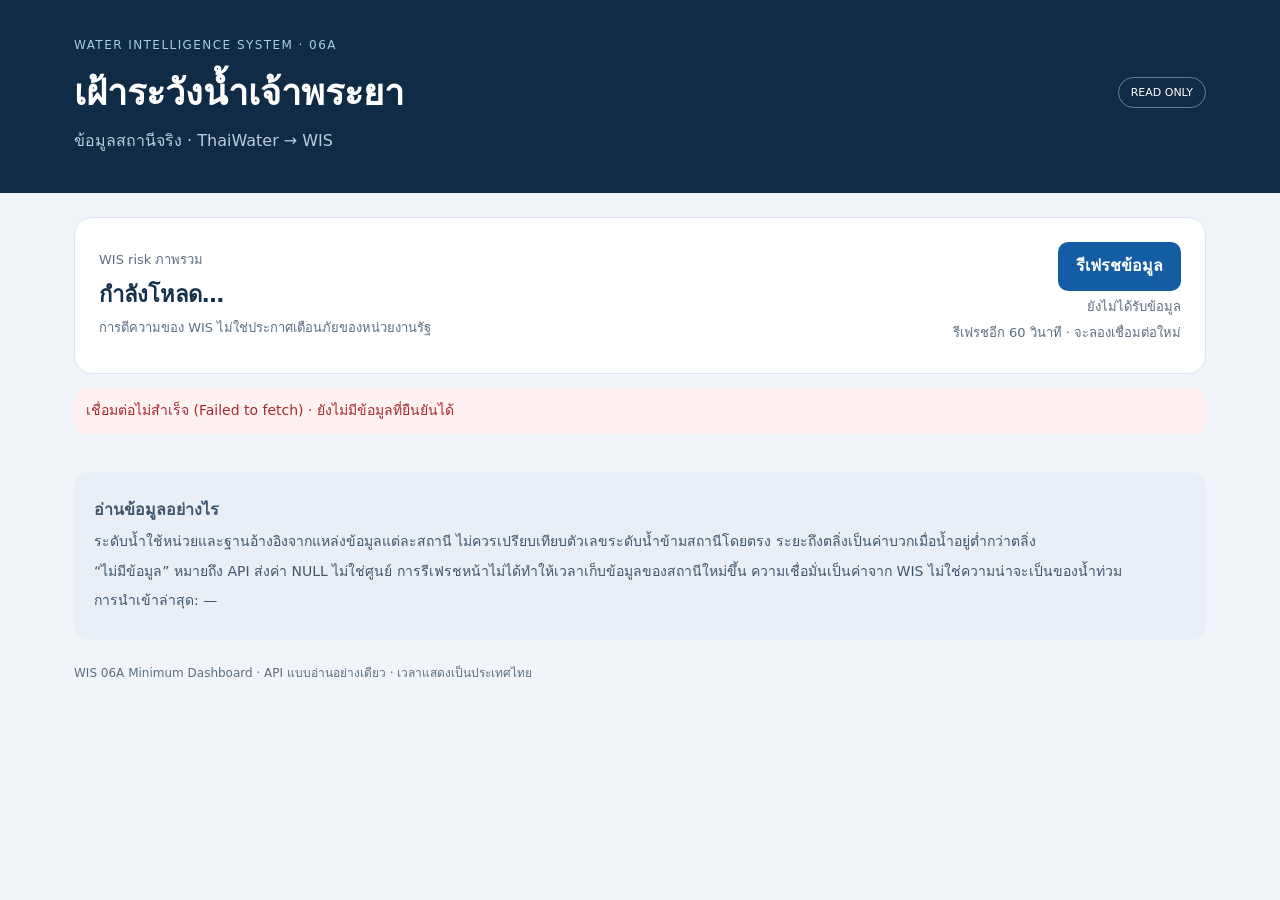
==== index.html @ bef354bc "Deploy WIS 06A minimum responsive dashboard" ====
<!doctype html>
<html lang="th">
<head>
  <meta charset="utf-8">
  <meta name="viewport" content="width=device-width,initial-scale=1,viewport-fit=cover">
  <meta name="theme-color" content="#102b46">
  <title>WIS · เจ้าพระยา</title>
  <link rel="stylesheet" href="styles.css">
  <script src="app.js" defer></script>
</head>
<body>
  <header><div class="wrap heading"><div><span class="eyebrow">WATER INTELLIGENCE SYSTEM · 06A</span><h1>เฝ้าระวังน้ำเจ้าพระยา</h1><p>ข้อมูลสถานีจริง · ThaiWater → WIS</p></div><span class="readonly">READ ONLY</span></div></header>
  <main class="wrap">
    <section class="summary" aria-label="สถานะระบบ"><div><span class="label">WIS risk ภาพรวม</span><h2 id="overall">กำลังโหลด…</h2><p>การตีความของ WIS ไม่ใช่ประกาศเตือนภัยของหน่วยงานรัฐ</p></div><div class="sync"><button id="refresh" type="button">รีเฟรชข้อมูล</button><p id="last-fetch">ยังไม่ได้รับข้อมูล</p><p id="countdown">อัปเดตทุก 60 วินาทีเมื่อเปิดหน้านี้</p></div></section>
    <p id="status" role="status" aria-live="polite">กำลังเชื่อมต่อ WIS…</p>
    <section id="stations" class="stations" aria-label="สถานี C2 C13 C12"></section>
    <section class="notes"><h2>อ่านข้อมูลอย่างไร</h2><p>ระดับน้ำใช้หน่วยและฐานอ้างอิงจากแหล่งข้อมูลแต่ละสถานี ไม่ควรเปรียบเทียบตัวเลขระดับน้ำข้ามสถานีโดยตรง ระยะถึงตลิ่งเป็นค่าบวกเมื่อน้ำอยู่ต่ำกว่าตลิ่ง</p><p>“ไม่มีข้อมูล” หมายถึง API ส่งค่า NULL ไม่ใช่ศูนย์ การรีเฟรชหน้าไม่ได้ทำให้เวลาเก็บข้อมูลของสถานีใหม่ขึ้น ความเชื่อมั่นเป็นค่าจาก WIS ไม่ใช่ความน่าจะเป็นของน้ำท่วม</p><p id="ingestion">การนำเข้าล่าสุด: —</p></section>
  </main><footer class="wrap">WIS 06A Minimum Dashboard · API แบบอ่านอย่างเดียว · เวลาแสดงเป็นประเทศไทย</footer>
</body>
</html>
---- styles.css ----
:root{color-scheme:light;--ink:#15314b;--muted:#5c6e80;--line:#dce5ed;--bg:#f1f5f9;--blue:#145ca4}*{box-sizing:border-box}body{margin:0;background:var(--bg);color:var(--ink);font-family:system-ui,-apple-system,BlinkMacSystemFont,"Segoe UI",sans-serif;font-size:16px;line-height:1.55}header{background:#102b46;color:white;padding:32px 0 40px}.wrap{max-width:1180px;margin:auto;padding:0 24px}.heading{display:flex;justify-content:space-between;gap:20px;align-items:center}.eyebrow{font-size:12px;letter-spacing:.12em;color:#a6cde9}h1{font-size:clamp(25px,4vw,36px);margin:8px 0}header p{color:#b8cddd;margin:0}.readonly{border:1px solid #688096;border-radius:20px;padding:6px 12px;font-size:11px;white-space:nowrap}.summary{margin-top:24px;background:white;border:1px solid var(--line);border-radius:18px;padding:24px;display:flex;justify-content:space-between;gap:24px;align-items:center}.label{font-size:13px;color:var(--muted)}h2{margin:6px 0;font-size:22px}.summary p,.sync p{font-size:13px;color:var(--muted);margin:6px 0}.sync{text-align:right}button{border:0;background:var(--blue);color:white;border-radius:10px;padding:12px 18px;font:inherit;font-weight:600;cursor:pointer;min-height:44px}button:disabled{opacity:.6;cursor:wait}button:focus-visible{outline:3px solid #ffad33;outline-offset:3px}#status{font-size:14px;color:var(--muted);min-height:24px}#status.error{color:#a52a30;background:#fff1f1;padding:12px;border-radius:10px}.stations{display:grid;grid-template-columns:repeat(3,minmax(0,1fr));gap:18px}.station{background:white;border:1px solid var(--line);border-radius:18px;overflow:hidden;min-width:0}.card-top{padding:20px;border-bottom:1px solid var(--line);display:flex;justify-content:space-between;align-items:flex-start;gap:10px}.code{font-size:29px;font-weight:750;line-height:1.2}.site-name{font-size:16px;font-weight:600;margin:6px 0}.province{font-size:13px;color:var(--muted)}.badge{font-size:12px;font-weight:700;border-radius:8px;padding:6px 9px;white-space:nowrap}.risk-NORMAL{color:#166747;background:#e6f5ed}.risk-WATCH{color:#8b6100;background:#fff5d6}.risk-WARNING{color:#ac4a09;background:#ffebda}.risk-CRITICAL,.risk-DANGER,.risk-EMERGENCY{color:#a61f2b;background:#ffe6e9}.risk-UNKNOWN{color:#526174;background:#e9edf2}.metrics{padding:20px}.level{font-size:38px;font-weight:750;letter-spacing:-.04em}.unit{font-size:15px;color:var(--muted);font-weight:400;letter-spacing:0}.metric-row{display:flex;justify-content:space-between;gap:12px;padding:12px 0;border-bottom:1px solid #edf1f5;font-size:14px}.metric-row span:first-child{color:var(--muted)}.metric-row strong{text-align:right;font-weight:650}.quality{background:#f8fafc;padding:16px 20px;font-size:13px}.quality p{margin:4px 0;overflow-wrap:anywhere}.quality strong{font-weight:650}.notes{margin:24px 0;background:#e8eff6;padding:20px;border-radius:14px;font-size:14px;color:#40566d}.notes h2{font-size:16px}.notes p{margin:8px 0}footer{font-size:12px;color:var(--muted);padding-bottom:24px!important}#overall{overflow-wrap:anywhere}@media(max-width:850px){.stations{grid-template-columns:1fr}.station{display:grid;grid-template-columns:1fr 1.4fr}.quality{grid-column:1/-1}.card-top{border-right:1px solid var(--line);border-bottom:0}.metrics{padding:16px 20px}.level{font-size:32px}}@media(max-width:560px){header{padding:24px 0}.wrap{padding:0 16px}.heading{align-items:flex-start}.readonly{display:none}.summary{padding:18px;display:block;margin-top:16px}.sync{text-align:left;margin-top:16px}.station{display:block}.card-top{border-right:0;border-bottom:1px solid var(--line)}.metrics{padding:18px}.level{font-size:40px}.quality{padding:16px 18px}.notes{padding:16px}.metric-row{font-size:15px}h1{font-size:27px}}@media(prefers-reduced-motion:reduce){*{scroll-behavior:auto}}
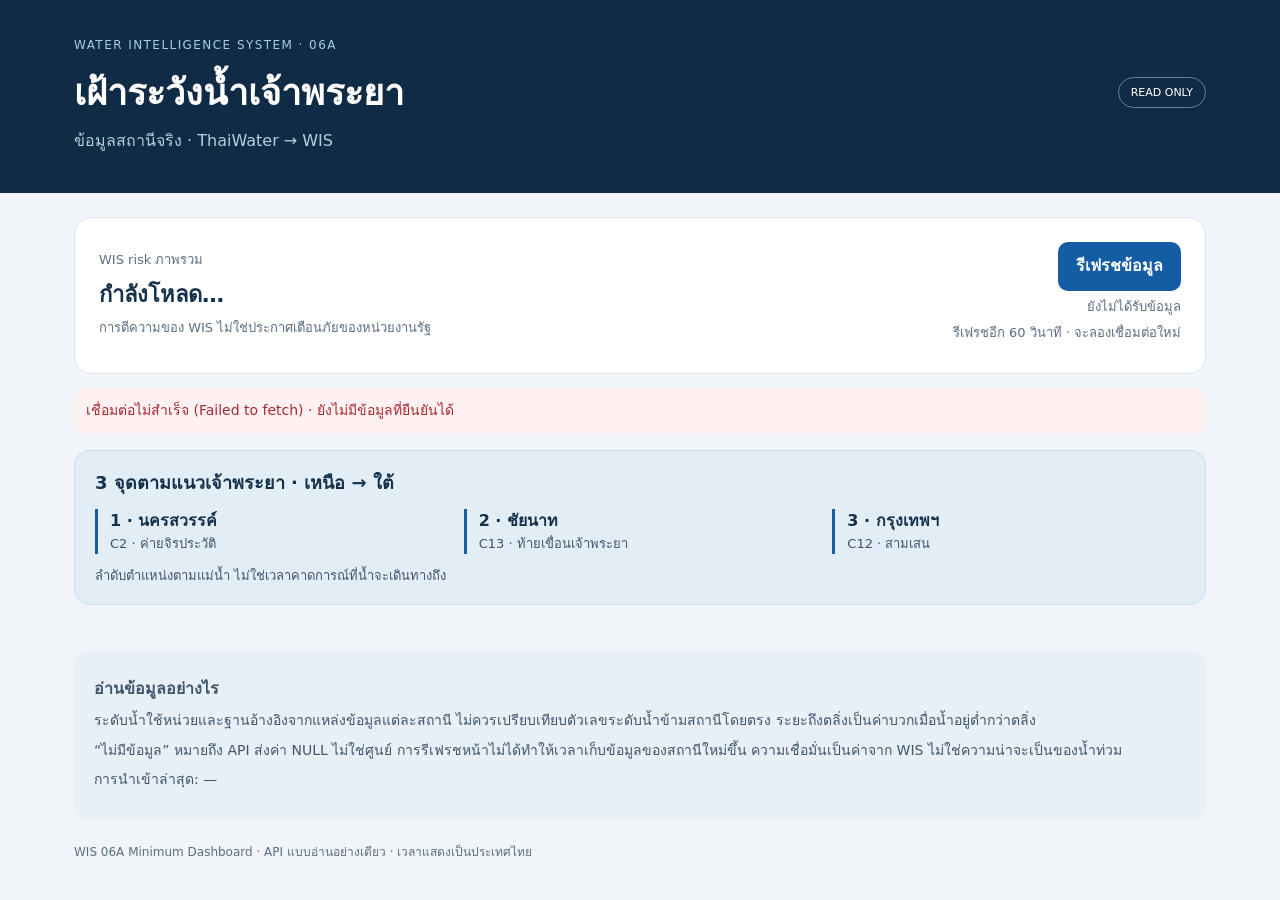
==== commit d1deda2b: "Clarify C2 C13 C12 locations and add coordinate map links" ====
--- a/index.html
+++ b/index.html
@@ -13,6 +13,7 @@
   <main class="wrap">
     <section class="summary" aria-label="สถานะระบบ"><div><span class="label">WIS risk ภาพรวม</span><h2 id="overall">กำลังโหลด…</h2><p>การตีความของ WIS ไม่ใช่ประกาศเตือนภัยของหน่วยงานรัฐ</p></div><div class="sync"><button id="refresh" type="button">รีเฟรชข้อมูล</button><p id="last-fetch">ยังไม่ได้รับข้อมูล</p><p id="countdown">อัปเดตทุก 60 วินาทีเมื่อเปิดหน้านี้</p></div></section>
     <p id="status" role="status" aria-live="polite">กำลังเชื่อมต่อ WIS…</p>
+    <nav class="river-order" aria-label="ลำดับสถานีจากเหนือไปใต้"><h2>3 จุดตามแนวเจ้าพระยา · เหนือ → ใต้</h2><ol><li><strong>1 · นครสวรรค์</strong><span>C2 · ค่ายจิรประวัติ</span></li><li><strong>2 · ชัยนาท</strong><span>C13 · ท้ายเขื่อนเจ้าพระยา</span></li><li><strong>3 · กรุงเทพฯ</strong><span>C12 · สามเสน</span></li></ol><p>ลำดับตำแหน่งตามแม่น้ำ ไม่ใช่เวลาคาดการณ์ที่น้ำจะเดินทางถึง</p></nav>
     <section id="stations" class="stations" aria-label="สถานี C2 C13 C12"></section>
     <section class="notes"><h2>อ่านข้อมูลอย่างไร</h2><p>ระดับน้ำใช้หน่วยและฐานอ้างอิงจากแหล่งข้อมูลแต่ละสถานี ไม่ควรเปรียบเทียบตัวเลขระดับน้ำข้ามสถานีโดยตรง ระยะถึงตลิ่งเป็นค่าบวกเมื่อน้ำอยู่ต่ำกว่าตลิ่ง</p><p>“ไม่มีข้อมูล” หมายถึง API ส่งค่า NULL ไม่ใช่ศูนย์ การรีเฟรชหน้าไม่ได้ทำให้เวลาเก็บข้อมูลของสถานีใหม่ขึ้น ความเชื่อมั่นเป็นค่าจาก WIS ไม่ใช่ความน่าจะเป็นของน้ำท่วม</p><p id="ingestion">การนำเข้าล่าสุด: —</p></section>
   </main><footer class="wrap">WIS 06A Minimum Dashboard · API แบบอ่านอย่างเดียว · เวลาแสดงเป็นประเทศไทย</footer>
--- a/styles.css
+++ b/styles.css
@@ -1 +1,2 @@
 :root{color-scheme:light;--ink:#15314b;--muted:#5c6e80;--line:#dce5ed;--bg:#f1f5f9;--blue:#145ca4}*{box-sizing:border-box}body{margin:0;background:var(--bg);color:var(--ink);font-family:system-ui,-apple-system,BlinkMacSystemFont,"Segoe UI",sans-serif;font-size:16px;line-height:1.55}header{background:#102b46;color:white;padding:32px 0 40px}.wrap{max-width:1180px;margin:auto;padding:0 24px}.heading{display:flex;justify-content:space-between;gap:20px;align-items:center}.eyebrow{font-size:12px;letter-spacing:.12em;color:#a6cde9}h1{font-size:clamp(25px,4vw,36px);margin:8px 0}header p{color:#b8cddd;margin:0}.readonly{border:1px solid #688096;border-radius:20px;padding:6px 12px;font-size:11px;white-space:nowrap}.summary{margin-top:24px;background:white;border:1px solid var(--line);border-radius:18px;padding:24px;display:flex;justify-content:space-between;gap:24px;align-items:center}.label{font-size:13px;color:var(--muted)}h2{margin:6px 0;font-size:22px}.summary p,.sync p{font-size:13px;color:var(--muted);margin:6px 0}.sync{text-align:right}button{border:0;background:var(--blue);color:white;border-radius:10px;padding:12px 18px;font:inherit;font-weight:600;cursor:pointer;min-height:44px}button:disabled{opacity:.6;cursor:wait}button:focus-visible{outline:3px solid #ffad33;outline-offset:3px}#status{font-size:14px;color:var(--muted);min-height:24px}#status.error{color:#a52a30;background:#fff1f1;padding:12px;border-radius:10px}.stations{display:grid;grid-template-columns:repeat(3,minmax(0,1fr));gap:18px}.station{background:white;border:1px solid var(--line);border-radius:18px;overflow:hidden;min-width:0}.card-top{padding:20px;border-bottom:1px solid var(--line);display:flex;justify-content:space-between;align-items:flex-start;gap:10px}.code{font-size:29px;font-weight:750;line-height:1.2}.site-name{font-size:16px;font-weight:600;margin:6px 0}.province{font-size:13px;color:var(--muted)}.badge{font-size:12px;font-weight:700;border-radius:8px;padding:6px 9px;white-space:nowrap}.risk-NORMAL{color:#166747;background:#e6f5ed}.risk-WATCH{color:#8b6100;background:#fff5d6}.risk-WARNING{color:#ac4a09;background:#ffebda}.risk-CRITICAL,.risk-DANGER,.risk-EMERGENCY{color:#a61f2b;background:#ffe6e9}.risk-UNKNOWN{color:#526174;background:#e9edf2}.metrics{padding:20px}.level{font-size:38px;font-weight:750;letter-spacing:-.04em}.unit{font-size:15px;color:var(--muted);font-weight:400;letter-spacing:0}.metric-row{display:flex;justify-content:space-between;gap:12px;padding:12px 0;border-bottom:1px solid #edf1f5;font-size:14px}.metric-row span:first-child{color:var(--muted)}.metric-row strong{text-align:right;font-weight:650}.quality{background:#f8fafc;padding:16px 20px;font-size:13px}.quality p{margin:4px 0;overflow-wrap:anywhere}.quality strong{font-weight:650}.notes{margin:24px 0;background:#e8eff6;padding:20px;border-radius:14px;font-size:14px;color:#40566d}.notes h2{font-size:16px}.notes p{margin:8px 0}footer{font-size:12px;color:var(--muted);padding-bottom:24px!important}#overall{overflow-wrap:anywhere}@media(max-width:850px){.stations{grid-template-columns:1fr}.station{display:grid;grid-template-columns:1fr 1.4fr}.quality{grid-column:1/-1}.card-top{border-right:1px solid var(--line);border-bottom:0}.metrics{padding:16px 20px}.level{font-size:32px}}@media(max-width:560px){header{padding:24px 0}.wrap{padding:0 16px}.heading{align-items:flex-start}.readonly{display:none}.summary{padding:18px;display:block;margin-top:16px}.sync{text-align:left;margin-top:16px}.station{display:block}.card-top{border-right:0;border-bottom:1px solid var(--line)}.metrics{padding:18px}.level{font-size:40px}.quality{padding:16px 18px}.notes{padding:16px}.metric-row{font-size:15px}h1{font-size:27px}}@media(prefers-reduced-motion:reduce){*{scroll-behavior:auto}}
+.river-order{background:#e2edf6;border:1px solid #ccdeed;border-radius:16px;padding:18px 20px;margin:16px 0 22px}.river-order h2{font-size:18px;margin:0 0 12px}.river-order ol{display:grid;grid-template-columns:repeat(3,minmax(0,1fr));gap:16px;list-style:none;margin:0;padding:0}.river-order li{border-left:3px solid #145ca4;padding-left:12px}.river-order strong,.river-order span{display:block}.river-order span,.river-order p{font-size:13px;color:#40566d}.river-order p{margin:12px 0 0}.code{font-size:14px;letter-spacing:.03em;color:#526a80}.province{font-size:25px;font-weight:750;color:#15314b;margin:5px 0}.site-name{font-size:17px}.location-context{font-size:13px;color:#5c6e80;margin:8px 0}.map-link{display:inline-flex;align-items:center;min-height:44px;color:#145ca4;font-size:14px;font-weight:600;text-underline-offset:4px}.map-link:focus-visible{outline:3px solid #ffad33;outline-offset:3px}.card-top{flex-wrap:wrap}.card-top>div{min-width:0}@media(max-width:560px){.river-order ol{grid-template-columns:1fr;gap:12px}.river-order{padding:16px}.province{font-size:27px}}
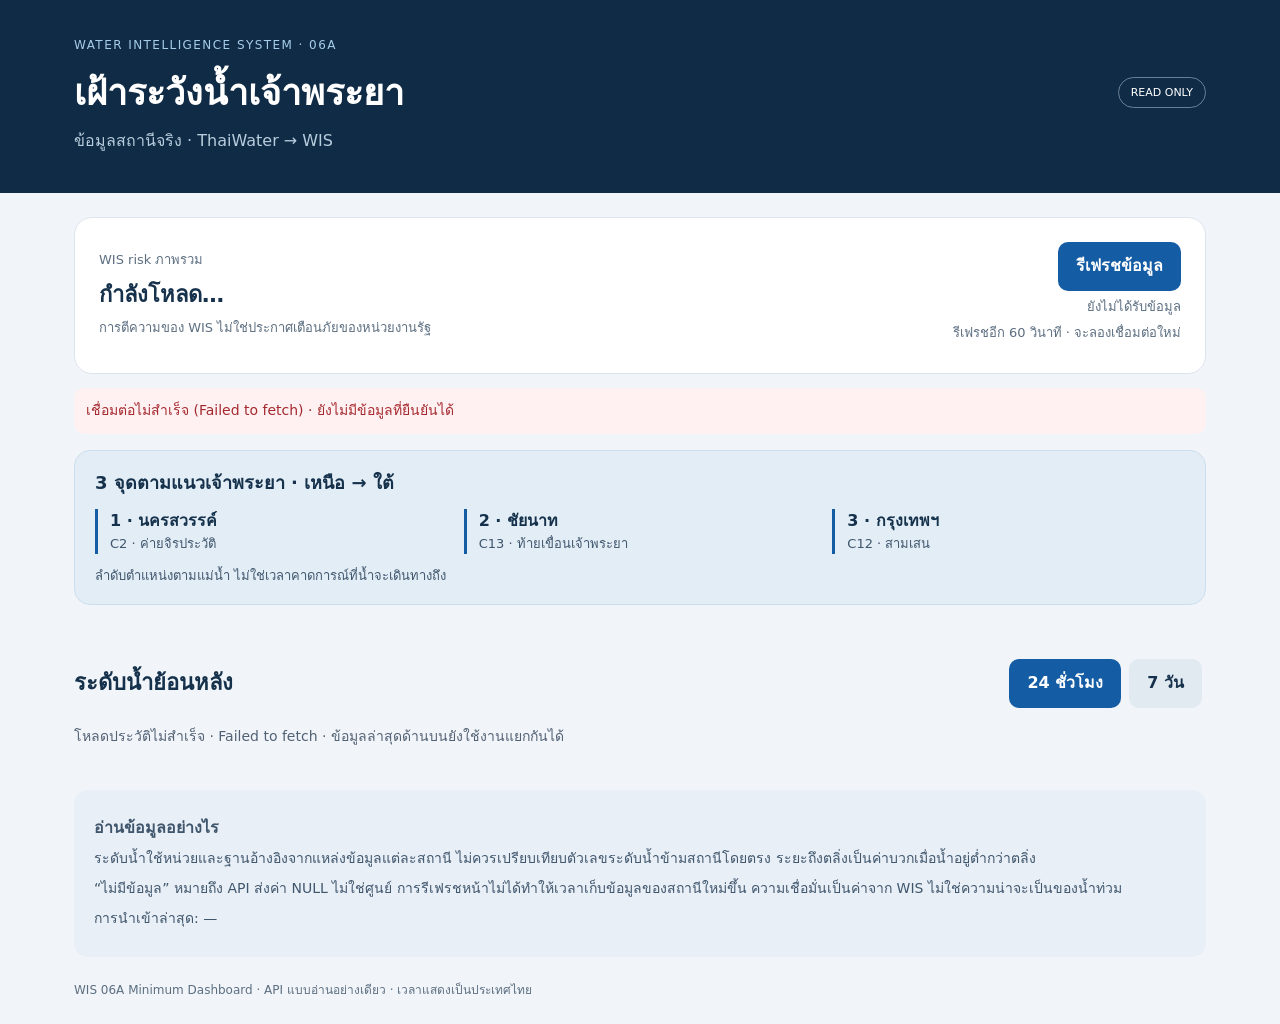
==== commit 7911db68: "Add real water-level history charts for 24h and 7d" ====
--- a/index.html
+++ b/index.html
@@ -7,6 +7,7 @@
   <title>WIS · เจ้าพระยา</title>
   <link rel="stylesheet" href="styles.css">
   <script src="app.js" defer></script>
+  <script src="history.js" defer></script>
 </head>
 <body>
   <header><div class="wrap heading"><div><span class="eyebrow">WATER INTELLIGENCE SYSTEM · 06A</span><h1>เฝ้าระวังน้ำเจ้าพระยา</h1><p>ข้อมูลสถานีจริง · ThaiWater → WIS</p></div><span class="readonly">READ ONLY</span></div></header>
@@ -15,6 +16,7 @@
     <p id="status" role="status" aria-live="polite">กำลังเชื่อมต่อ WIS…</p>
     <nav class="river-order" aria-label="ลำดับสถานีจากเหนือไปใต้"><h2>3 จุดตามแนวเจ้าพระยา · เหนือ → ใต้</h2><ol><li><strong>1 · นครสวรรค์</strong><span>C2 · ค่ายจิรประวัติ</span></li><li><strong>2 · ชัยนาท</strong><span>C13 · ท้ายเขื่อนเจ้าพระยา</span></li><li><strong>3 · กรุงเทพฯ</strong><span>C12 · สามเสน</span></li></ol><p>ลำดับตำแหน่งตามแม่น้ำ ไม่ใช่เวลาคาดการณ์ที่น้ำจะเดินทางถึง</p></nav>
     <section id="stations" class="stations" aria-label="สถานี C2 C13 C12"></section>
+    <section class="history-section" aria-label="ประวัติระดับน้ำ"><div class="history-heading"><h2>ระดับน้ำย้อนหลัง</h2><div role="group" aria-label="เลือกช่วงประวัติ"><button type="button" data-period="24h" aria-pressed="true">24 ชั่วโมง</button><button type="button" data-period="7d" aria-pressed="false">7 วัน</button></div></div><p id="history-status" role="status" aria-live="polite">กำลังโหลดประวัติ…</p><div id="history-charts" class="history-charts"></div></section>
     <section class="notes"><h2>อ่านข้อมูลอย่างไร</h2><p>ระดับน้ำใช้หน่วยและฐานอ้างอิงจากแหล่งข้อมูลแต่ละสถานี ไม่ควรเปรียบเทียบตัวเลขระดับน้ำข้ามสถานีโดยตรง ระยะถึงตลิ่งเป็นค่าบวกเมื่อน้ำอยู่ต่ำกว่าตลิ่ง</p><p>“ไม่มีข้อมูล” หมายถึง API ส่งค่า NULL ไม่ใช่ศูนย์ การรีเฟรชหน้าไม่ได้ทำให้เวลาเก็บข้อมูลของสถานีใหม่ขึ้น ความเชื่อมั่นเป็นค่าจาก WIS ไม่ใช่ความน่าจะเป็นของน้ำท่วม</p><p id="ingestion">การนำเข้าล่าสุด: —</p></section>
   </main><footer class="wrap">WIS 06A Minimum Dashboard · API แบบอ่านอย่างเดียว · เวลาแสดงเป็นประเทศไทย</footer>
 </body>
--- a/styles.css
+++ b/styles.css
@@ -1,2 +1,3 @@
 :root{color-scheme:light;--ink:#15314b;--muted:#5c6e80;--line:#dce5ed;--bg:#f1f5f9;--blue:#145ca4}*{box-sizing:border-box}body{margin:0;background:var(--bg);color:var(--ink);font-family:system-ui,-apple-system,BlinkMacSystemFont,"Segoe UI",sans-serif;font-size:16px;line-height:1.55}header{background:#102b46;color:white;padding:32px 0 40px}.wrap{max-width:1180px;margin:auto;padding:0 24px}.heading{display:flex;justify-content:space-between;gap:20px;align-items:center}.eyebrow{font-size:12px;letter-spacing:.12em;color:#a6cde9}h1{font-size:clamp(25px,4vw,36px);margin:8px 0}header p{color:#b8cddd;margin:0}.readonly{border:1px solid #688096;border-radius:20px;padding:6px 12px;font-size:11px;white-space:nowrap}.summary{margin-top:24px;background:white;border:1px solid var(--line);border-radius:18px;padding:24px;display:flex;justify-content:space-between;gap:24px;align-items:center}.label{font-size:13px;color:var(--muted)}h2{margin:6px 0;font-size:22px}.summary p,.sync p{font-size:13px;color:var(--muted);margin:6px 0}.sync{text-align:right}button{border:0;background:var(--blue);color:white;border-radius:10px;padding:12px 18px;font:inherit;font-weight:600;cursor:pointer;min-height:44px}button:disabled{opacity:.6;cursor:wait}button:focus-visible{outline:3px solid #ffad33;outline-offset:3px}#status{font-size:14px;color:var(--muted);min-height:24px}#status.error{color:#a52a30;background:#fff1f1;padding:12px;border-radius:10px}.stations{display:grid;grid-template-columns:repeat(3,minmax(0,1fr));gap:18px}.station{background:white;border:1px solid var(--line);border-radius:18px;overflow:hidden;min-width:0}.card-top{padding:20px;border-bottom:1px solid var(--line);display:flex;justify-content:space-between;align-items:flex-start;gap:10px}.code{font-size:29px;font-weight:750;line-height:1.2}.site-name{font-size:16px;font-weight:600;margin:6px 0}.province{font-size:13px;color:var(--muted)}.badge{font-size:12px;font-weight:700;border-radius:8px;padding:6px 9px;white-space:nowrap}.risk-NORMAL{color:#166747;background:#e6f5ed}.risk-WATCH{color:#8b6100;background:#fff5d6}.risk-WARNING{color:#ac4a09;background:#ffebda}.risk-CRITICAL,.risk-DANGER,.risk-EMERGENCY{color:#a61f2b;background:#ffe6e9}.risk-UNKNOWN{color:#526174;background:#e9edf2}.metrics{padding:20px}.level{font-size:38px;font-weight:750;letter-spacing:-.04em}.unit{font-size:15px;color:var(--muted);font-weight:400;letter-spacing:0}.metric-row{display:flex;justify-content:space-between;gap:12px;padding:12px 0;border-bottom:1px solid #edf1f5;font-size:14px}.metric-row span:first-child{color:var(--muted)}.metric-row strong{text-align:right;font-weight:650}.quality{background:#f8fafc;padding:16px 20px;font-size:13px}.quality p{margin:4px 0;overflow-wrap:anywhere}.quality strong{font-weight:650}.notes{margin:24px 0;background:#e8eff6;padding:20px;border-radius:14px;font-size:14px;color:#40566d}.notes h2{font-size:16px}.notes p{margin:8px 0}footer{font-size:12px;color:var(--muted);padding-bottom:24px!important}#overall{overflow-wrap:anywhere}@media(max-width:850px){.stations{grid-template-columns:1fr}.station{display:grid;grid-template-columns:1fr 1.4fr}.quality{grid-column:1/-1}.card-top{border-right:1px solid var(--line);border-bottom:0}.metrics{padding:16px 20px}.level{font-size:32px}}@media(max-width:560px){header{padding:24px 0}.wrap{padding:0 16px}.heading{align-items:flex-start}.readonly{display:none}.summary{padding:18px;display:block;margin-top:16px}.sync{text-align:left;margin-top:16px}.station{display:block}.card-top{border-right:0;border-bottom:1px solid var(--line)}.metrics{padding:18px}.level{font-size:40px}.quality{padding:16px 18px}.notes{padding:16px}.metric-row{font-size:15px}h1{font-size:27px}}@media(prefers-reduced-motion:reduce){*{scroll-behavior:auto}}
 .river-order{background:#e2edf6;border:1px solid #ccdeed;border-radius:16px;padding:18px 20px;margin:16px 0 22px}.river-order h2{font-size:18px;margin:0 0 12px}.river-order ol{display:grid;grid-template-columns:repeat(3,minmax(0,1fr));gap:16px;list-style:none;margin:0;padding:0}.river-order li{border-left:3px solid #145ca4;padding-left:12px}.river-order strong,.river-order span{display:block}.river-order span,.river-order p{font-size:13px;color:#40566d}.river-order p{margin:12px 0 0}.code{font-size:14px;letter-spacing:.03em;color:#526a80}.province{font-size:25px;font-weight:750;color:#15314b;margin:5px 0}.site-name{font-size:17px}.location-context{font-size:13px;color:#5c6e80;margin:8px 0}.map-link{display:inline-flex;align-items:center;min-height:44px;color:#145ca4;font-size:14px;font-weight:600;text-underline-offset:4px}.map-link:focus-visible{outline:3px solid #ffad33;outline-offset:3px}.card-top{flex-wrap:wrap}.card-top>div{min-width:0}@media(max-width:560px){.river-order ol{grid-template-columns:1fr;gap:12px}.river-order{padding:16px}.province{font-size:27px}}
+.history-section{margin:28px 0}.history-heading{display:flex;justify-content:space-between;align-items:center;gap:16px;flex-wrap:wrap}.history-heading button{margin:4px;background:#e1e9f1;color:#15314b}.history-heading button[aria-pressed=true]{background:#145ca4;color:white}#history-status{font-size:14px;color:#526174}.history-charts{display:grid;grid-template-columns:repeat(3,minmax(0,1fr));gap:18px}.history-card{background:white;border:1px solid #dce5ed;border-radius:16px;padding:18px;min-width:0}.history-card h3{font-size:17px;margin:0 0 10px}.history-card svg{width:100%;height:auto;display:block}.coverage{font-size:12px;color:#526174;overflow-wrap:anywhere}.partial-history{font-size:13px;background:#fff5d6;color:#795900;padding:8px;border-radius:8px}.history-card details{font-size:13px}.history-card summary{cursor:pointer;min-height:44px;padding:10px 0;color:#145ca4}.history-card table{width:100%;border-collapse:collapse;font-size:12px}.history-card td,.history-card th{padding:6px 3px;text-align:left;border-bottom:1px solid #dce5ed;overflow-wrap:anywhere}.history-card th{font-weight:600}@media(max-width:850px){.history-charts{grid-template-columns:1fr}} 
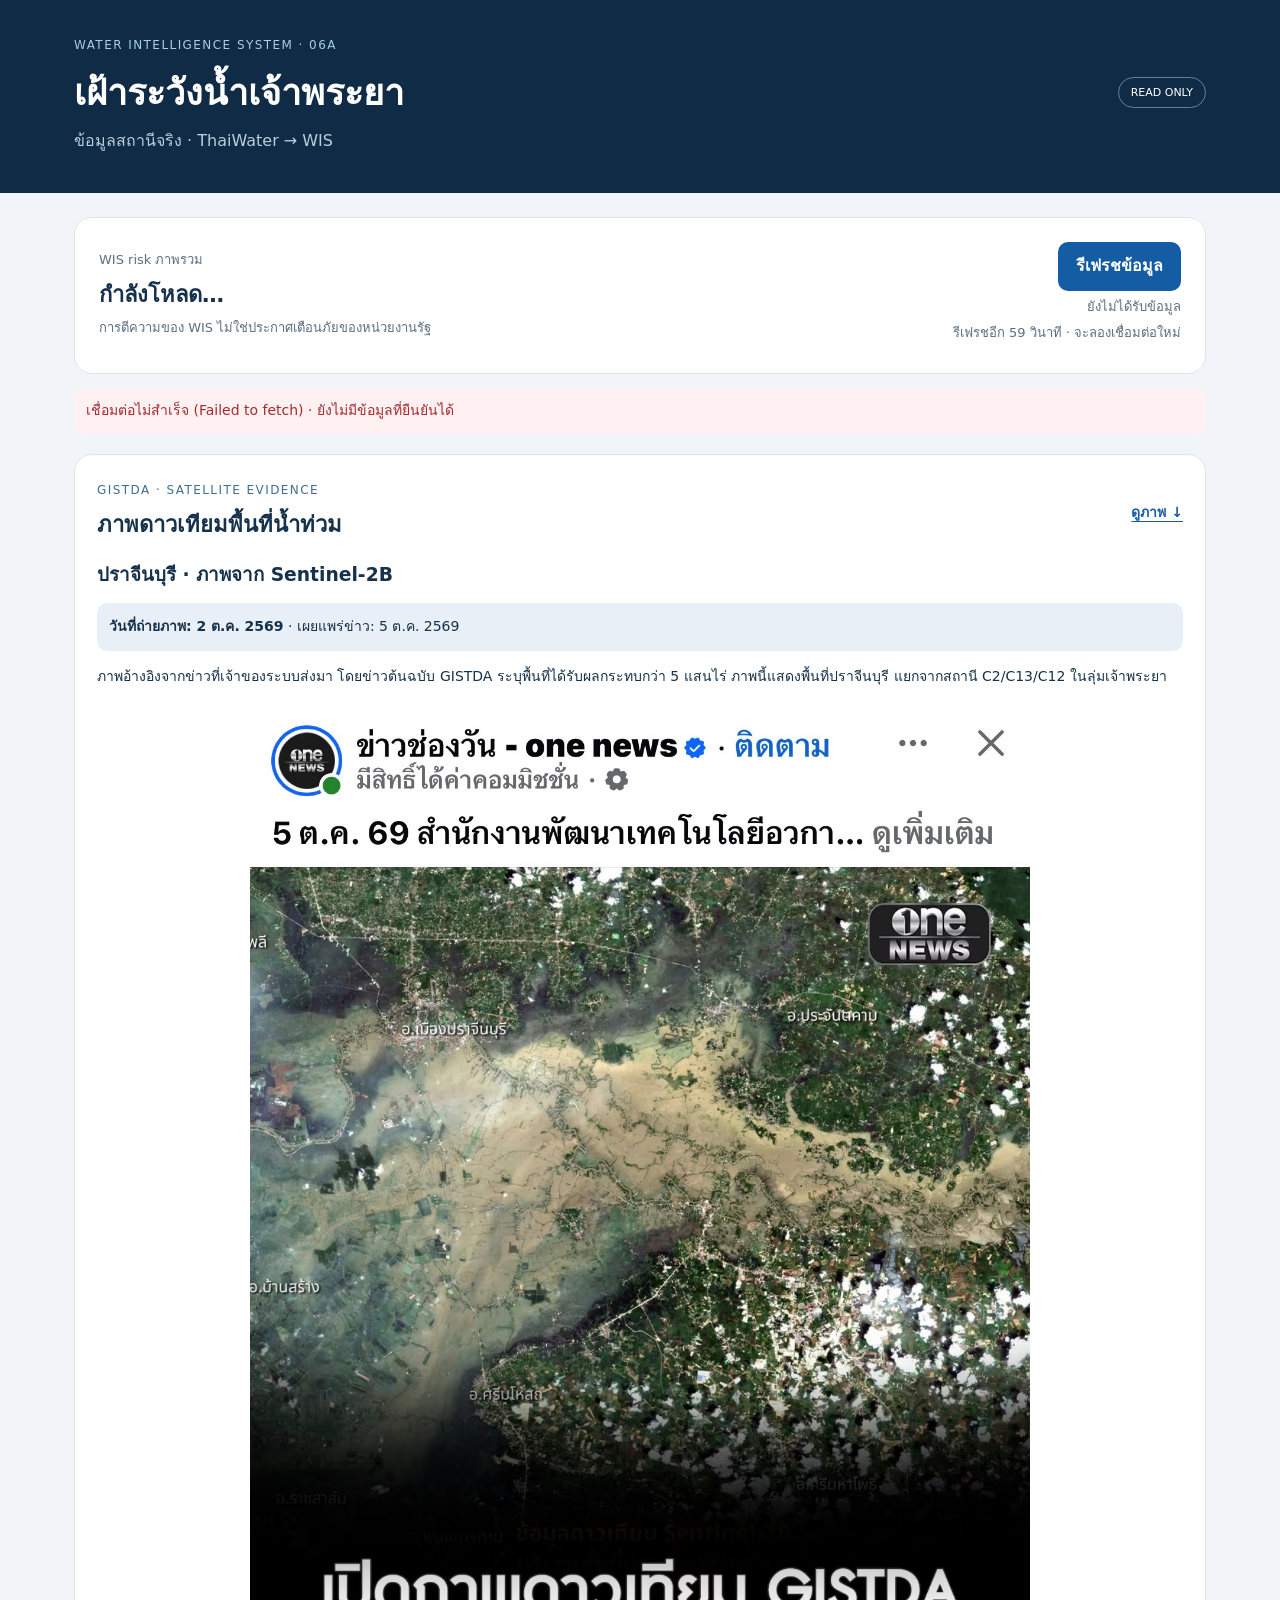
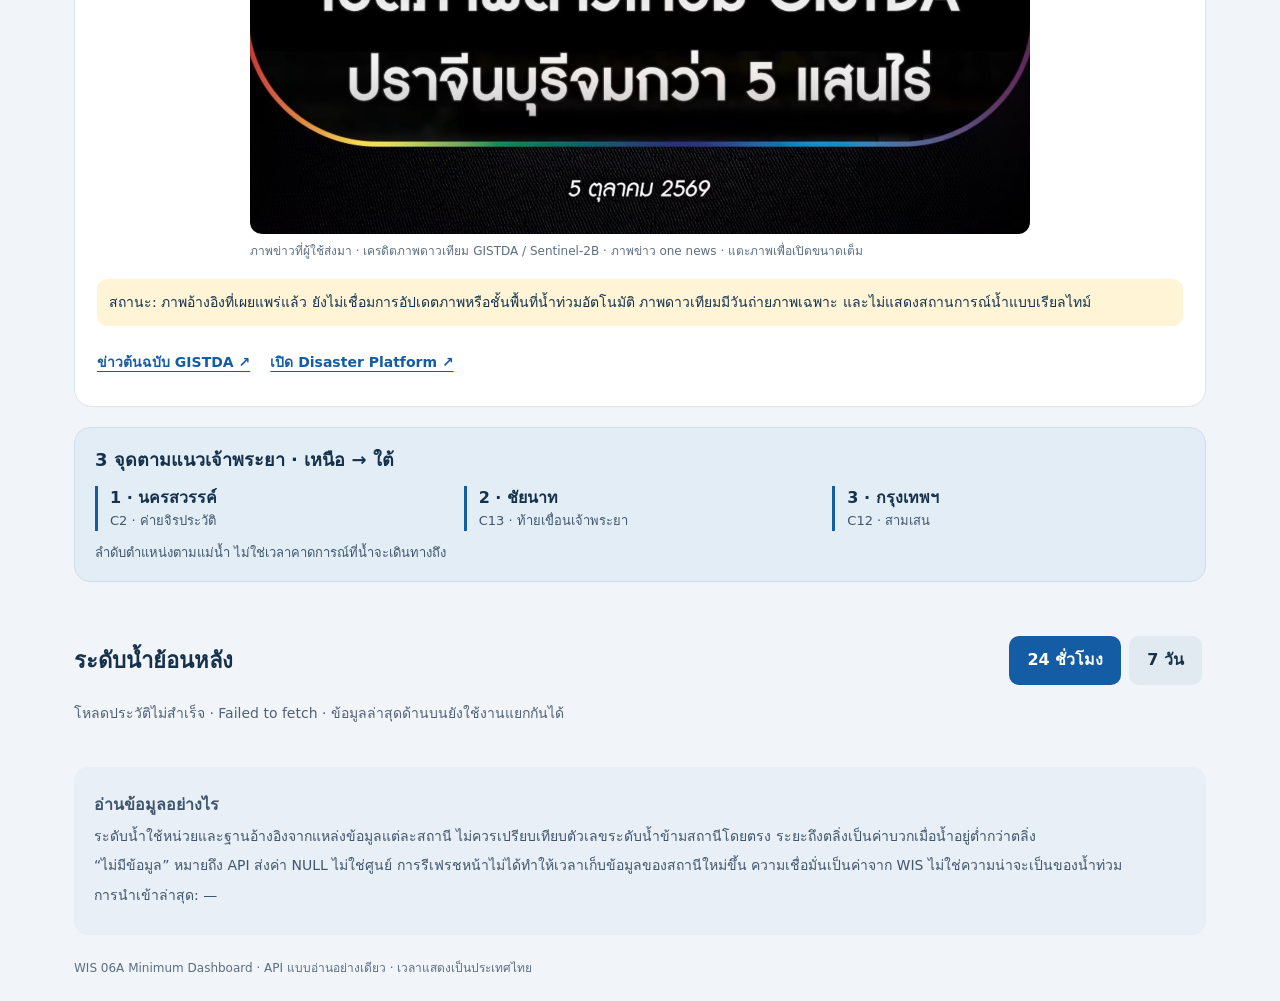
==== commit c2df64bb: "Add dated GISTDA satellite reference image" ====
--- a/index.html
+++ b/index.html
@@ -14,6 +14,15 @@
   <main class="wrap">
     <section class="summary" aria-label="สถานะระบบ"><div><span class="label">WIS risk ภาพรวม</span><h2 id="overall">กำลังโหลด…</h2><p>การตีความของ WIS ไม่ใช่ประกาศเตือนภัยของหน่วยงานรัฐ</p></div><div class="sync"><button id="refresh" type="button">รีเฟรชข้อมูล</button><p id="last-fetch">ยังไม่ได้รับข้อมูล</p><p id="countdown">อัปเดตทุก 60 วินาทีเมื่อเปิดหน้านี้</p></div></section>
     <p id="status" role="status" aria-live="polite">กำลังเชื่อมต่อ WIS…</p>
+    <section id="satellite" class="satellite-section" aria-label="ภาพดาวเทียม GISTDA">
+      <div class="satellite-heading"><div><span class="eyebrow">GISTDA · SATELLITE EVIDENCE</span><h2>ภาพดาวเทียมพื้นที่น้ำท่วม</h2></div><a href="#satellite-image" class="map-link">ดูภาพ ↓</a></div>
+      <h3>ปราจีนบุรี · ภาพจาก Sentinel-2B</h3>
+      <p class="satellite-date"><strong>วันที่ถ่ายภาพ: 2 ต.ค. 2569</strong> · เผยแพร่ข่าว: 5 ต.ค. 2569</p>
+      <p>ภาพอ้างอิงจากข่าวที่เจ้าของระบบส่งมา โดยข่าวต้นฉบับ GISTDA ระบุพื้นที่ได้รับผลกระทบกว่า 5 แสนไร่ ภาพนี้แสดงพื้นที่ปราจีนบุรี แยกจากสถานี C2/C13/C12 ในลุ่มเจ้าพระยา</p>
+      <figure id="satellite-image"><a href="gistda-prachinburi-reference.jpg" target="_blank" rel="noopener"><img src="gistda-prachinburi-reference.jpg" alt="ภาพข่าว one news แสดงภาพดาวเทียม GISTDA บริเวณปราจีนบุรี ภาพถ่ายวันที่ 2 ตุลาคม 2569 เผยแพร่ข่าววันที่ 5 ตุลาคม 2569" loading="lazy" width="1312" height="1896"></a><figcaption>ภาพข่าวที่ผู้ใช้ส่งมา · เครดิตภาพดาวเทียม GISTDA / Sentinel-2B · ภาพข่าว one news · แตะภาพเพื่อเปิดขนาดเต็ม</figcaption></figure>
+      <p class="satellite-note">สถานะ: ภาพอ้างอิงที่เผยแพร่แล้ว ยังไม่เชื่อมการอัปเดตภาพหรือชั้นพื้นที่น้ำท่วมอัตโนมัติ ภาพดาวเทียมมีวันถ่ายภาพเฉพาะ และไม่แสดงสถานการณ์น้ำแบบเรียลไทม์</p>
+      <div class="satellite-links"><a class="map-link" href="https://www.gistda.or.th/th/news/gistda-%E0%B9%80%E0%B8%9B%E0%B8%B4%E0%B8%94%E0%B8%A0%E0%B8%B2%E0%B8%9E%E0%B8%99%E0%B9%89%E0%B8%B3%E0%B8%97%E0%B9%88%E0%B8%A7%E0%B8%A1%E0%B8%9A%E0%B8%B2%E0%B8%87%E0%B8%AA%E0%B9%88%E0%B8%A7%E0%B8%99/" target="_blank" rel="noopener">ข่าวต้นฉบับ GISTDA ↗</a><a class="map-link" href="https://disaster.gistda.or.th/" target="_blank" rel="noopener">เปิด Disaster Platform ↗</a></div>
+    </section>
     <nav class="river-order" aria-label="ลำดับสถานีจากเหนือไปใต้"><h2>3 จุดตามแนวเจ้าพระยา · เหนือ → ใต้</h2><ol><li><strong>1 · นครสวรรค์</strong><span>C2 · ค่ายจิรประวัติ</span></li><li><strong>2 · ชัยนาท</strong><span>C13 · ท้ายเขื่อนเจ้าพระยา</span></li><li><strong>3 · กรุงเทพฯ</strong><span>C12 · สามเสน</span></li></ol><p>ลำดับตำแหน่งตามแม่น้ำ ไม่ใช่เวลาคาดการณ์ที่น้ำจะเดินทางถึง</p></nav>
     <section id="stations" class="stations" aria-label="สถานี C2 C13 C12"></section>
     <section class="history-section" aria-label="ประวัติระดับน้ำ"><div class="history-heading"><h2>ระดับน้ำย้อนหลัง</h2><div role="group" aria-label="เลือกช่วงประวัติ"><button type="button" data-period="24h" aria-pressed="true">24 ชั่วโมง</button><button type="button" data-period="7d" aria-pressed="false">7 วัน</button></div></div><p id="history-status" role="status" aria-live="polite">กำลังโหลดประวัติ…</p><div id="history-charts" class="history-charts"></div></section>
--- a/styles.css
+++ b/styles.css
@@ -1,3 +1,11 @@
 :root{color-scheme:light;--ink:#15314b;--muted:#5c6e80;--line:#dce5ed;--bg:#f1f5f9;--blue:#145ca4}*{box-sizing:border-box}body{margin:0;background:var(--bg);color:var(--ink);font-family:system-ui,-apple-system,BlinkMacSystemFont,"Segoe UI",sans-serif;font-size:16px;line-height:1.55}header{background:#102b46;color:white;padding:32px 0 40px}.wrap{max-width:1180px;margin:auto;padding:0 24px}.heading{display:flex;justify-content:space-between;gap:20px;align-items:center}.eyebrow{font-size:12px;letter-spacing:.12em;color:#a6cde9}h1{font-size:clamp(25px,4vw,36px);margin:8px 0}header p{color:#b8cddd;margin:0}.readonly{border:1px solid #688096;border-radius:20px;padding:6px 12px;font-size:11px;white-space:nowrap}.summary{margin-top:24px;background:white;border:1px solid var(--line);border-radius:18px;padding:24px;display:flex;justify-content:space-between;gap:24px;align-items:center}.label{font-size:13px;color:var(--muted)}h2{margin:6px 0;font-size:22px}.summary p,.sync p{font-size:13px;color:var(--muted);margin:6px 0}.sync{text-align:right}button{border:0;background:var(--blue);color:white;border-radius:10px;padding:12px 18px;font:inherit;font-weight:600;cursor:pointer;min-height:44px}button:disabled{opacity:.6;cursor:wait}button:focus-visible{outline:3px solid #ffad33;outline-offset:3px}#status{font-size:14px;color:var(--muted);min-height:24px}#status.error{color:#a52a30;background:#fff1f1;padding:12px;border-radius:10px}.stations{display:grid;grid-template-columns:repeat(3,minmax(0,1fr));gap:18px}.station{background:white;border:1px solid var(--line);border-radius:18px;overflow:hidden;min-width:0}.card-top{padding:20px;border-bottom:1px solid var(--line);display:flex;justify-content:space-between;align-items:flex-start;gap:10px}.code{font-size:29px;font-weight:750;line-height:1.2}.site-name{font-size:16px;font-weight:600;margin:6px 0}.province{font-size:13px;color:var(--muted)}.badge{font-size:12px;font-weight:700;border-radius:8px;padding:6px 9px;white-space:nowrap}.risk-NORMAL{color:#166747;background:#e6f5ed}.risk-WATCH{color:#8b6100;background:#fff5d6}.risk-WARNING{color:#ac4a09;background:#ffebda}.risk-CRITICAL,.risk-DANGER,.risk-EMERGENCY{color:#a61f2b;background:#ffe6e9}.risk-UNKNOWN{color:#526174;background:#e9edf2}.metrics{padding:20px}.level{font-size:38px;font-weight:750;letter-spacing:-.04em}.unit{font-size:15px;color:var(--muted);font-weight:400;letter-spacing:0}.metric-row{display:flex;justify-content:space-between;gap:12px;padding:12px 0;border-bottom:1px solid #edf1f5;font-size:14px}.metric-row span:first-child{color:var(--muted)}.metric-row strong{text-align:right;font-weight:650}.quality{background:#f8fafc;padding:16px 20px;font-size:13px}.quality p{margin:4px 0;overflow-wrap:anywhere}.quality strong{font-weight:650}.notes{margin:24px 0;background:#e8eff6;padding:20px;border-radius:14px;font-size:14px;color:#40566d}.notes h2{font-size:16px}.notes p{margin:8px 0}footer{font-size:12px;color:var(--muted);padding-bottom:24px!important}#overall{overflow-wrap:anywhere}@media(max-width:850px){.stations{grid-template-columns:1fr}.station{display:grid;grid-template-columns:1fr 1.4fr}.quality{grid-column:1/-1}.card-top{border-right:1px solid var(--line);border-bottom:0}.metrics{padding:16px 20px}.level{font-size:32px}}@media(max-width:560px){header{padding:24px 0}.wrap{padding:0 16px}.heading{align-items:flex-start}.readonly{display:none}.summary{padding:18px;display:block;margin-top:16px}.sync{text-align:left;margin-top:16px}.station{display:block}.card-top{border-right:0;border-bottom:1px solid var(--line)}.metrics{padding:18px}.level{font-size:40px}.quality{padding:16px 18px}.notes{padding:16px}.metric-row{font-size:15px}h1{font-size:27px}}@media(prefers-reduced-motion:reduce){*{scroll-behavior:auto}}
 .river-order{background:#e2edf6;border:1px solid #ccdeed;border-radius:16px;padding:18px 20px;margin:16px 0 22px}.river-order h2{font-size:18px;margin:0 0 12px}.river-order ol{display:grid;grid-template-columns:repeat(3,minmax(0,1fr));gap:16px;list-style:none;margin:0;padding:0}.river-order li{border-left:3px solid #145ca4;padding-left:12px}.river-order strong,.river-order span{display:block}.river-order span,.river-order p{font-size:13px;color:#40566d}.river-order p{margin:12px 0 0}.code{font-size:14px;letter-spacing:.03em;color:#526a80}.province{font-size:25px;font-weight:750;color:#15314b;margin:5px 0}.site-name{font-size:17px}.location-context{font-size:13px;color:#5c6e80;margin:8px 0}.map-link{display:inline-flex;align-items:center;min-height:44px;color:#145ca4;font-size:14px;font-weight:600;text-underline-offset:4px}.map-link:focus-visible{outline:3px solid #ffad33;outline-offset:3px}.card-top{flex-wrap:wrap}.card-top>div{min-width:0}@media(max-width:560px){.river-order ol{grid-template-columns:1fr;gap:12px}.river-order{padding:16px}.province{font-size:27px}}
 .history-section{margin:28px 0}.history-heading{display:flex;justify-content:space-between;align-items:center;gap:16px;flex-wrap:wrap}.history-heading button{margin:4px;background:#e1e9f1;color:#15314b}.history-heading button[aria-pressed=true]{background:#145ca4;color:white}#history-status{font-size:14px;color:#526174}.history-charts{display:grid;grid-template-columns:repeat(3,minmax(0,1fr));gap:18px}.history-card{background:white;border:1px solid #dce5ed;border-radius:16px;padding:18px;min-width:0}.history-card h3{font-size:17px;margin:0 0 10px}.history-card svg{width:100%;height:auto;display:block}.coverage{font-size:12px;color:#526174;overflow-wrap:anywhere}.partial-history{font-size:13px;background:#fff5d6;color:#795900;padding:8px;border-radius:8px}.history-card details{font-size:13px}.history-card summary{cursor:pointer;min-height:44px;padding:10px 0;color:#145ca4}.history-card table{width:100%;border-collapse:collapse;font-size:12px}.history-card td,.history-card th{padding:6px 3px;text-align:left;border-bottom:1px solid #dce5ed;overflow-wrap:anywhere}.history-card th{font-weight:600}@media(max-width:850px){.history-charts{grid-template-columns:1fr}} 
+
+.risk-reason{margin:16px 0;padding:14px;border:1px solid #d8e3ed;border-radius:12px;background:#f5f8fc;font-size:.9rem;line-height:1.6}.risk-reason p{margin:8px 0;overflow-wrap:anywhere}.risk-reason summary{cursor:pointer;font-weight:600;color:#245278}.risk-reason details{margin-top:10px}.risk-reason details p{font-size:.85rem}
+
+.freshness{margin:0 20px 16px;padding:12px;border-radius:10px;border-left:4px solid #607387;background:#edf2f7;font-size:.86rem;line-height:1.6;overflow-wrap:anywhere}.freshness p{margin:4px 0}.freshness small{display:block;margin-top:8px;font-size:.75rem}.fresh-LIVE{border-color:#168164;background:#edf9f2}.fresh-DELAYED{border-color:#bd8700;background:#fff8df}.fresh-STALE{border-color:#c64e31;background:#fff0e9}
+
+@media(max-width:850px){.station{display:block}.card-top{border-right:0;border-bottom:1px solid var(--line)}}
+
+.satellite-section{margin:20px 0;padding:22px;background:white;border:1px solid var(--line);border-radius:18px}.satellite-heading{display:flex;justify-content:space-between;gap:12px;flex-wrap:wrap;align-items:center}.satellite-section .eyebrow{color:#406e91}.satellite-section h3{margin:12px 0 6px}.satellite-section p{font-size:14px;line-height:1.7}.satellite-date{background:#e8eff6;padding:12px;border-radius:10px}.satellite-section figure{margin:18px auto;max-width:780px}.satellite-section img{display:block;width:100%;height:auto;border-radius:12px}.satellite-section figcaption{font-size:12px;color:var(--muted);margin-top:8px}.satellite-note{padding:12px;background:#fff5d6;border-radius:10px}.satellite-links{display:flex;flex-wrap:wrap;gap:20px}@media(max-width:560px){.satellite-section{padding:16px}}
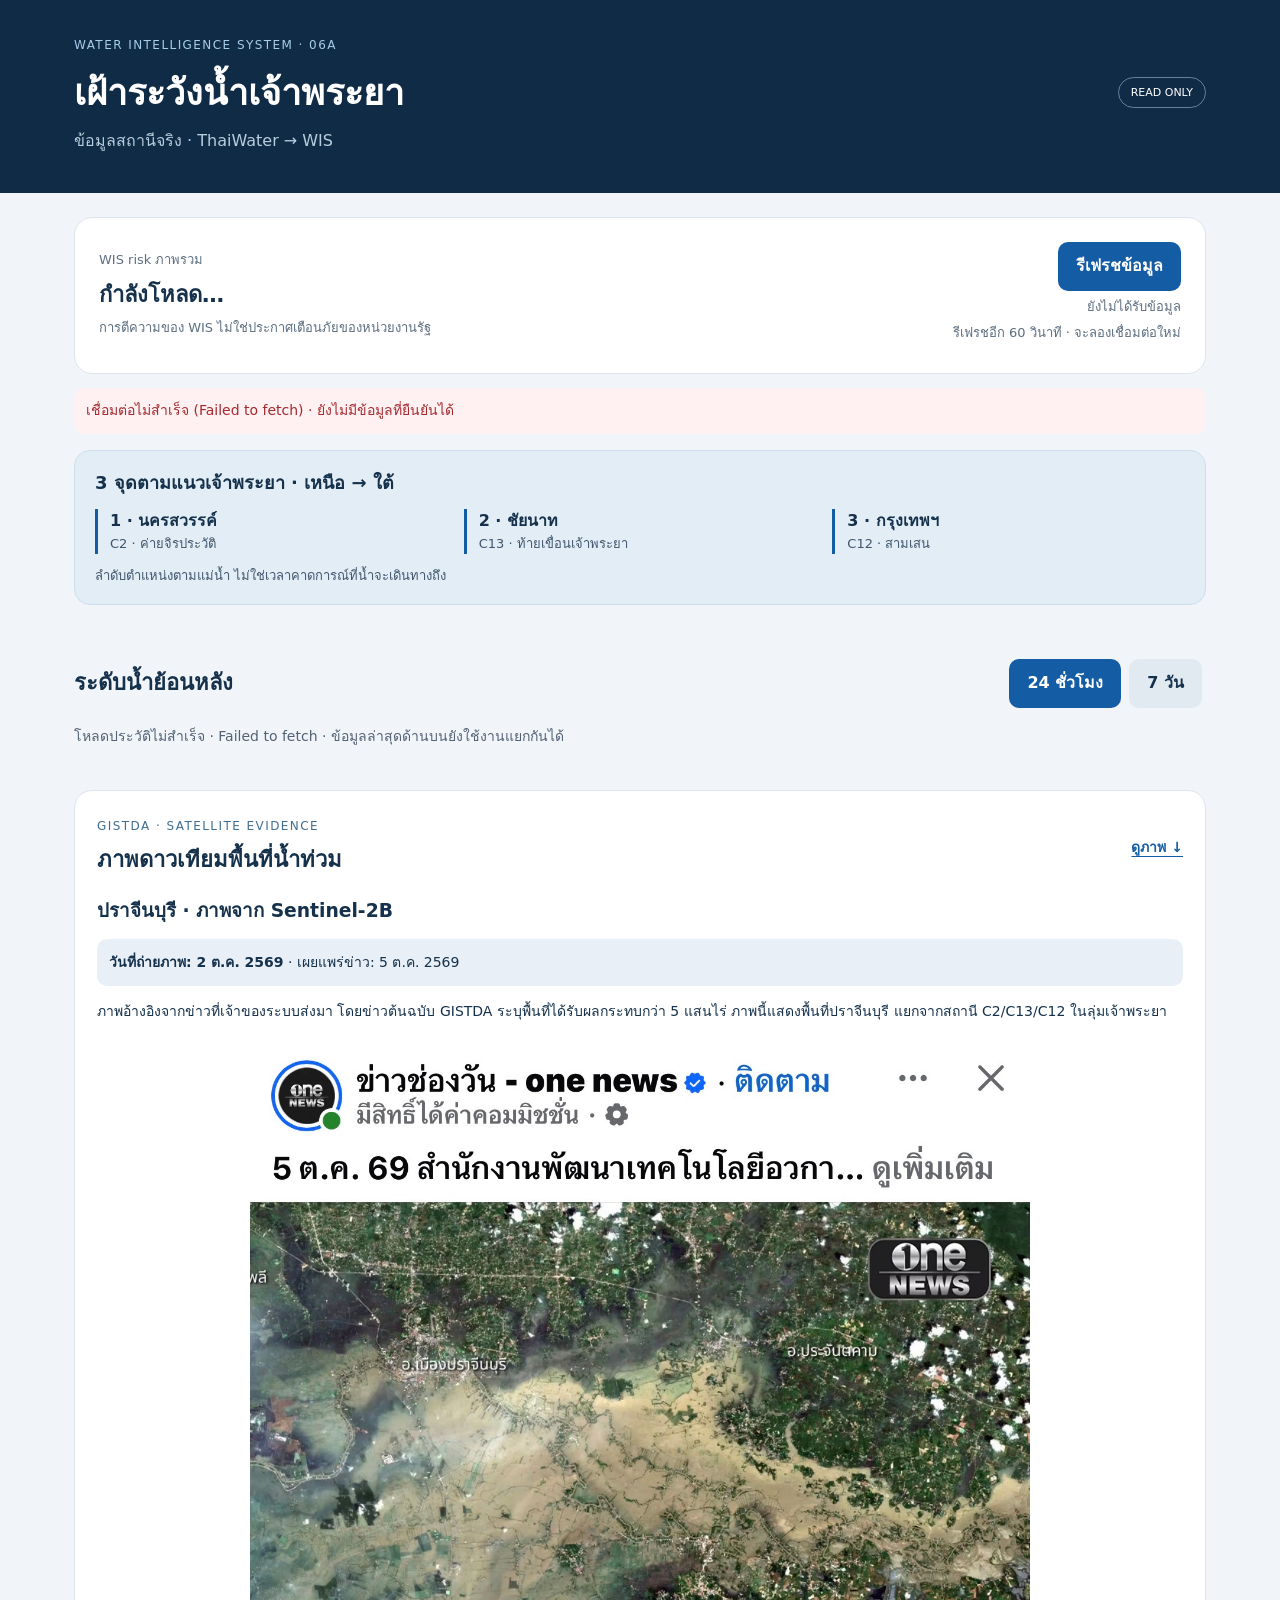
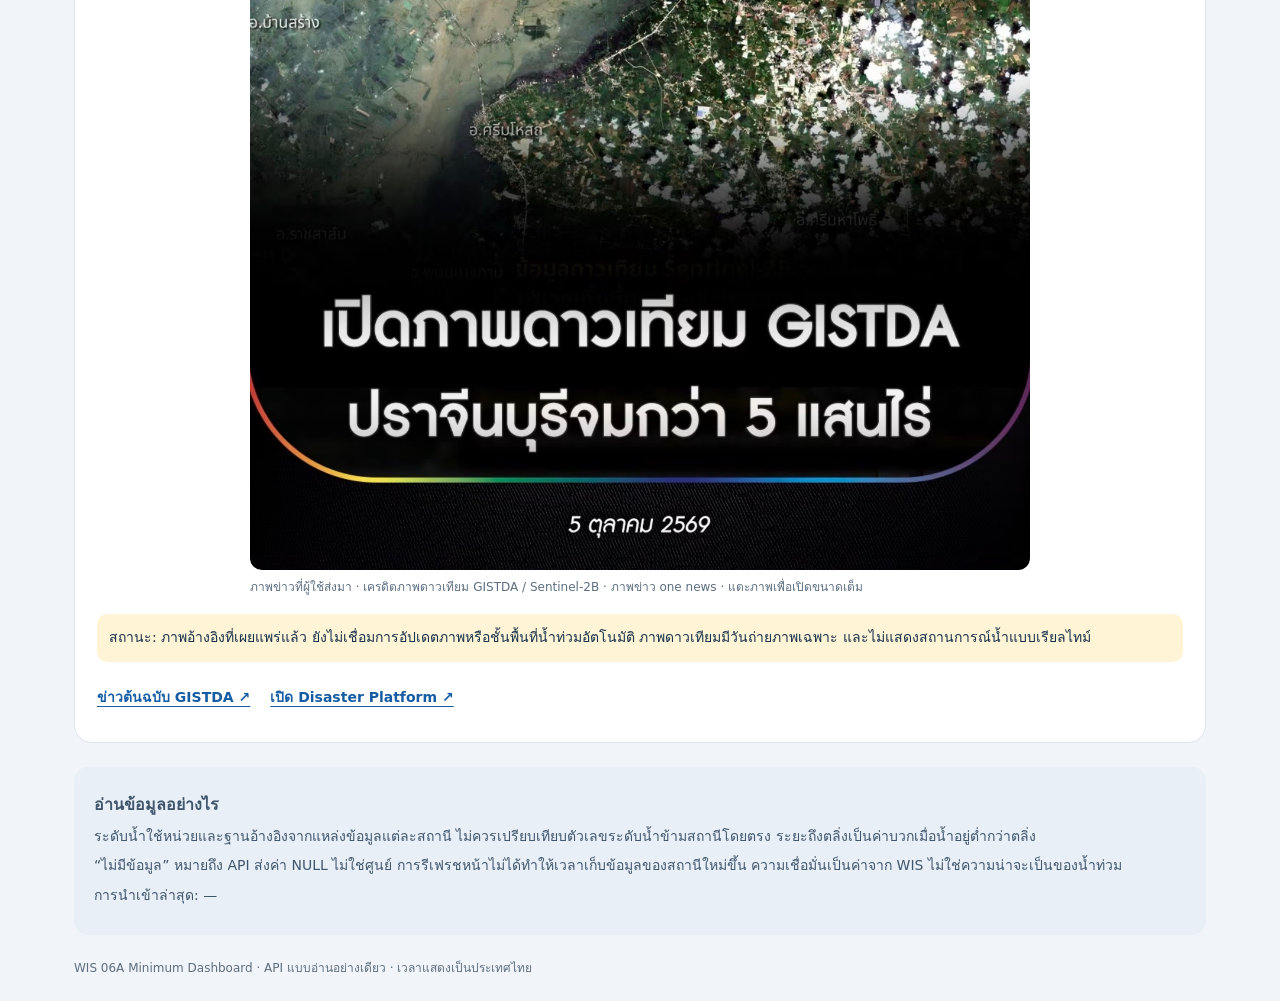
==== commit ea14875d: "Polish 06B content order and compact station disclosures" ====
--- a/index.html
+++ b/index.html
@@ -14,6 +14,9 @@
   <main class="wrap">
     <section class="summary" aria-label="สถานะระบบ"><div><span class="label">WIS risk ภาพรวม</span><h2 id="overall">กำลังโหลด…</h2><p>การตีความของ WIS ไม่ใช่ประกาศเตือนภัยของหน่วยงานรัฐ</p></div><div class="sync"><button id="refresh" type="button">รีเฟรชข้อมูล</button><p id="last-fetch">ยังไม่ได้รับข้อมูล</p><p id="countdown">อัปเดตทุก 60 วินาทีเมื่อเปิดหน้านี้</p></div></section>
     <p id="status" role="status" aria-live="polite">กำลังเชื่อมต่อ WIS…</p>
+    <nav class="river-order" aria-label="ลำดับสถานีจากเหนือไปใต้"><h2>3 จุดตามแนวเจ้าพระยา · เหนือ → ใต้</h2><ol><li><strong>1 · นครสวรรค์</strong><span>C2 · ค่ายจิรประวัติ</span></li><li><strong>2 · ชัยนาท</strong><span>C13 · ท้ายเขื่อนเจ้าพระยา</span></li><li><strong>3 · กรุงเทพฯ</strong><span>C12 · สามเสน</span></li></ol><p>ลำดับตำแหน่งตามแม่น้ำ ไม่ใช่เวลาคาดการณ์ที่น้ำจะเดินทางถึง</p></nav>
+    <section id="stations" class="stations" aria-label="สถานี C2 C13 C12"></section>
+    <section class="history-section" aria-label="ประวัติระดับน้ำ"><div class="history-heading"><h2>ระดับน้ำย้อนหลัง</h2><div role="group" aria-label="เลือกช่วงประวัติ"><button type="button" data-period="24h" aria-pressed="true">24 ชั่วโมง</button><button type="button" data-period="7d" aria-pressed="false">7 วัน</button></div></div><p id="history-status" role="status" aria-live="polite">กำลังโหลดประวัติ…</p><div id="history-charts" class="history-charts"></div></section>
     <section id="satellite" class="satellite-section" aria-label="ภาพดาวเทียม GISTDA">
       <div class="satellite-heading"><div><span class="eyebrow">GISTDA · SATELLITE EVIDENCE</span><h2>ภาพดาวเทียมพื้นที่น้ำท่วม</h2></div><a href="#satellite-image" class="map-link">ดูภาพ ↓</a></div>
       <h3>ปราจีนบุรี · ภาพจาก Sentinel-2B</h3>
@@ -23,9 +26,6 @@
       <p class="satellite-note">สถานะ: ภาพอ้างอิงที่เผยแพร่แล้ว ยังไม่เชื่อมการอัปเดตภาพหรือชั้นพื้นที่น้ำท่วมอัตโนมัติ ภาพดาวเทียมมีวันถ่ายภาพเฉพาะ และไม่แสดงสถานการณ์น้ำแบบเรียลไทม์</p>
       <div class="satellite-links"><a class="map-link" href="https://www.gistda.or.th/th/news/gistda-%E0%B9%80%E0%B8%9B%E0%B8%B4%E0%B8%94%E0%B8%A0%E0%B8%B2%E0%B8%9E%E0%B8%99%E0%B9%89%E0%B8%B3%E0%B8%97%E0%B9%88%E0%B8%A7%E0%B8%A1%E0%B8%9A%E0%B8%B2%E0%B8%87%E0%B8%AA%E0%B9%88%E0%B8%A7%E0%B8%99/" target="_blank" rel="noopener">ข่าวต้นฉบับ GISTDA ↗</a><a class="map-link" href="https://disaster.gistda.or.th/" target="_blank" rel="noopener">เปิด Disaster Platform ↗</a></div>
     </section>
-    <nav class="river-order" aria-label="ลำดับสถานีจากเหนือไปใต้"><h2>3 จุดตามแนวเจ้าพระยา · เหนือ → ใต้</h2><ol><li><strong>1 · นครสวรรค์</strong><span>C2 · ค่ายจิรประวัติ</span></li><li><strong>2 · ชัยนาท</strong><span>C13 · ท้ายเขื่อนเจ้าพระยา</span></li><li><strong>3 · กรุงเทพฯ</strong><span>C12 · สามเสน</span></li></ol><p>ลำดับตำแหน่งตามแม่น้ำ ไม่ใช่เวลาคาดการณ์ที่น้ำจะเดินทางถึง</p></nav>
-    <section id="stations" class="stations" aria-label="สถานี C2 C13 C12"></section>
-    <section class="history-section" aria-label="ประวัติระดับน้ำ"><div class="history-heading"><h2>ระดับน้ำย้อนหลัง</h2><div role="group" aria-label="เลือกช่วงประวัติ"><button type="button" data-period="24h" aria-pressed="true">24 ชั่วโมง</button><button type="button" data-period="7d" aria-pressed="false">7 วัน</button></div></div><p id="history-status" role="status" aria-live="polite">กำลังโหลดประวัติ…</p><div id="history-charts" class="history-charts"></div></section>
     <section class="notes"><h2>อ่านข้อมูลอย่างไร</h2><p>ระดับน้ำใช้หน่วยและฐานอ้างอิงจากแหล่งข้อมูลแต่ละสถานี ไม่ควรเปรียบเทียบตัวเลขระดับน้ำข้ามสถานีโดยตรง ระยะถึงตลิ่งเป็นค่าบวกเมื่อน้ำอยู่ต่ำกว่าตลิ่ง</p><p>“ไม่มีข้อมูล” หมายถึง API ส่งค่า NULL ไม่ใช่ศูนย์ การรีเฟรชหน้าไม่ได้ทำให้เวลาเก็บข้อมูลของสถานีใหม่ขึ้น ความเชื่อมั่นเป็นค่าจาก WIS ไม่ใช่ความน่าจะเป็นของน้ำท่วม</p><p id="ingestion">การนำเข้าล่าสุด: —</p></section>
   </main><footer class="wrap">WIS 06A Minimum Dashboard · API แบบอ่านอย่างเดียว · เวลาแสดงเป็นประเทศไทย</footer>
 </body>
--- a/styles.css
+++ b/styles.css
@@ -9,3 +9,10 @@
 @media(max-width:850px){.station{display:block}.card-top{border-right:0;border-bottom:1px solid var(--line)}}
 
 .satellite-section{margin:20px 0;padding:22px;background:white;border:1px solid var(--line);border-radius:18px}.satellite-heading{display:flex;justify-content:space-between;gap:12px;flex-wrap:wrap;align-items:center}.satellite-section .eyebrow{color:#406e91}.satellite-section h3{margin:12px 0 6px}.satellite-section p{font-size:14px;line-height:1.7}.satellite-date{background:#e8eff6;padding:12px;border-radius:10px}.satellite-section figure{margin:18px auto;max-width:780px}.satellite-section img{display:block;width:100%;height:auto;border-radius:12px}.satellite-section figcaption{font-size:12px;color:var(--muted);margin-top:8px}.satellite-note{padding:12px;background:#fff5d6;border-radius:10px}.satellite-links{display:flex;flex-wrap:wrap;gap:20px}@media(max-width:560px){.satellite-section{padding:16px}}
+
+/* 06B: compact disclosures; retain existing responsive cards and risk colours. */
+.freshness summary,.risk-reason>summary{min-height:44px;display:flex;align-items:center;cursor:pointer;font-weight:600;color:#245278;overflow-wrap:anywhere}
+.freshness summary::before,.risk-reason>summary::before{content:"▸";margin-right:8px;flex:none}
+.freshness details[open]>summary::before,.risk-reason[open]>summary::before{content:"▾"}
+.freshness summary:focus-visible,.risk-reason>summary:focus-visible{outline:3px solid #ffad33;outline-offset:3px}
+.freshness>p{margin:4px 0 0}.freshness details{margin-top:4px}.risk-reason{margin:0 20px 16px;padding:0 12px}.risk-reason[open]{padding-bottom:12px}
